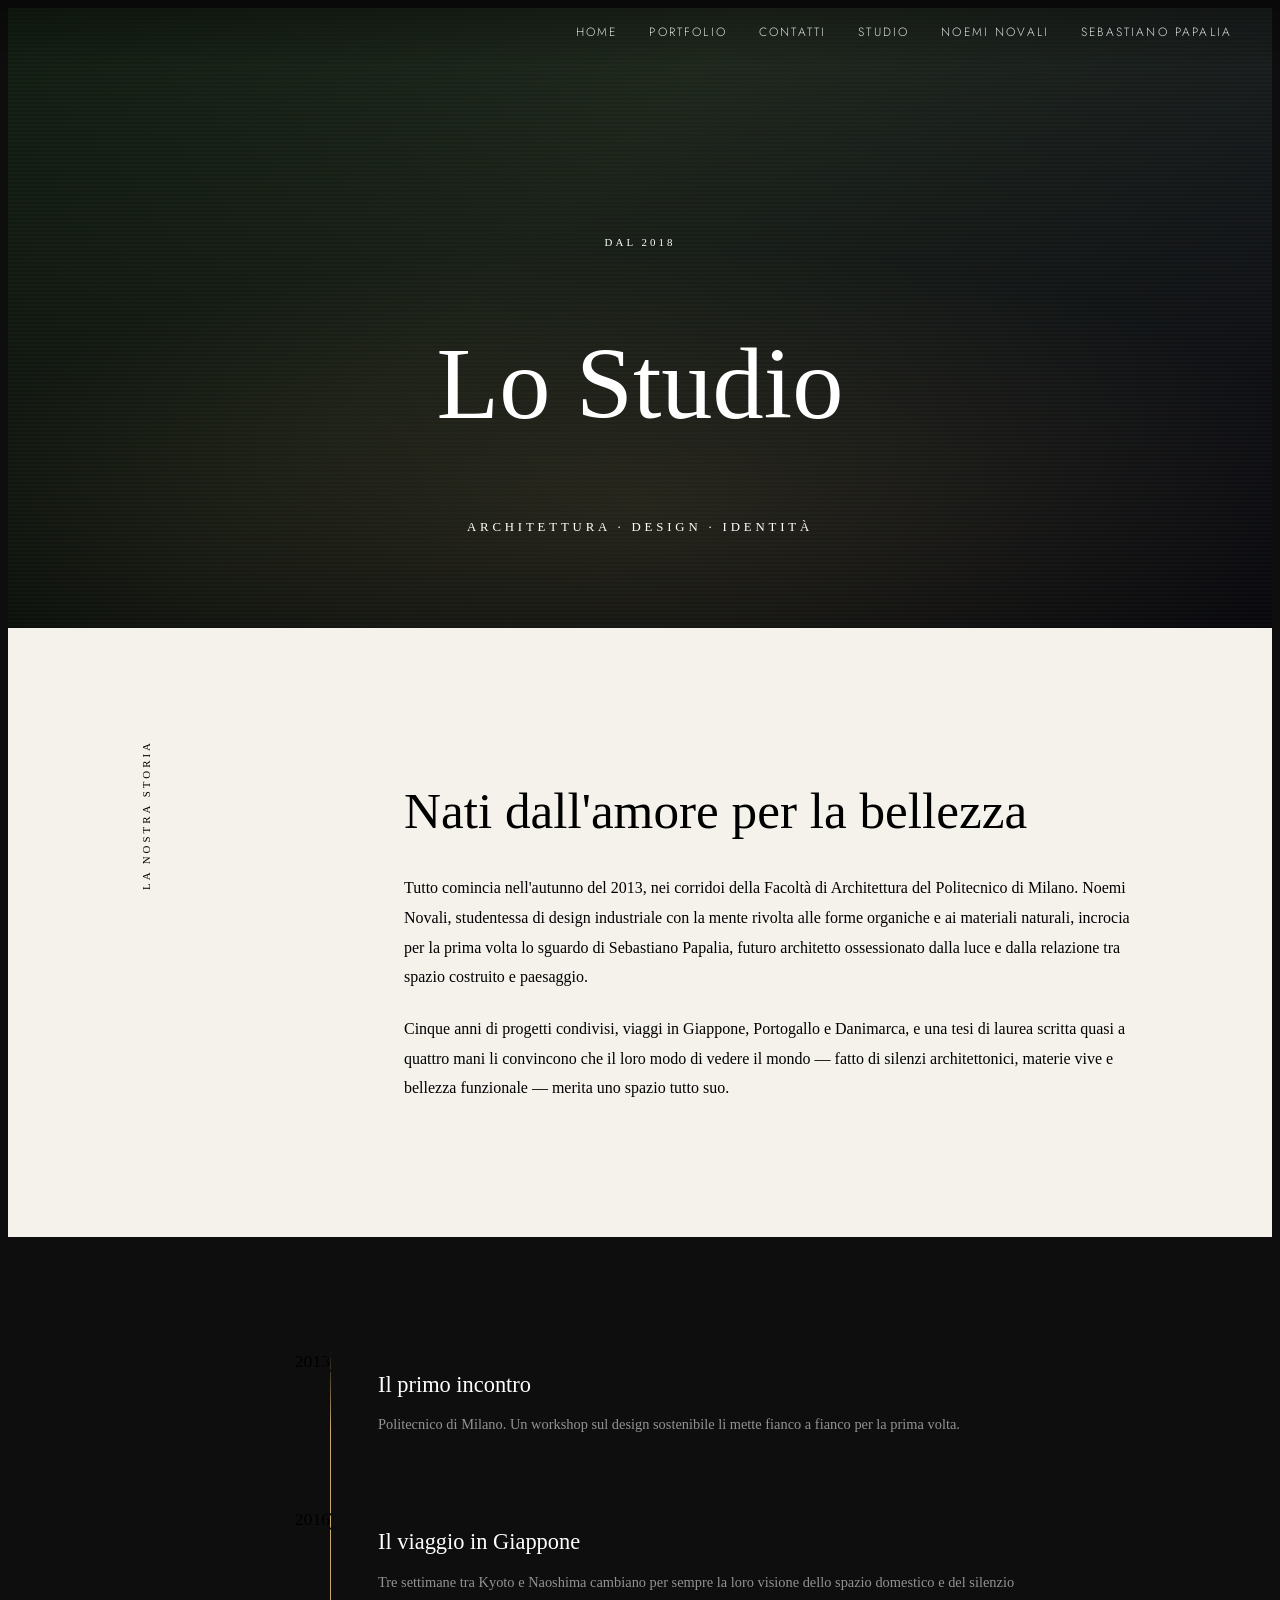
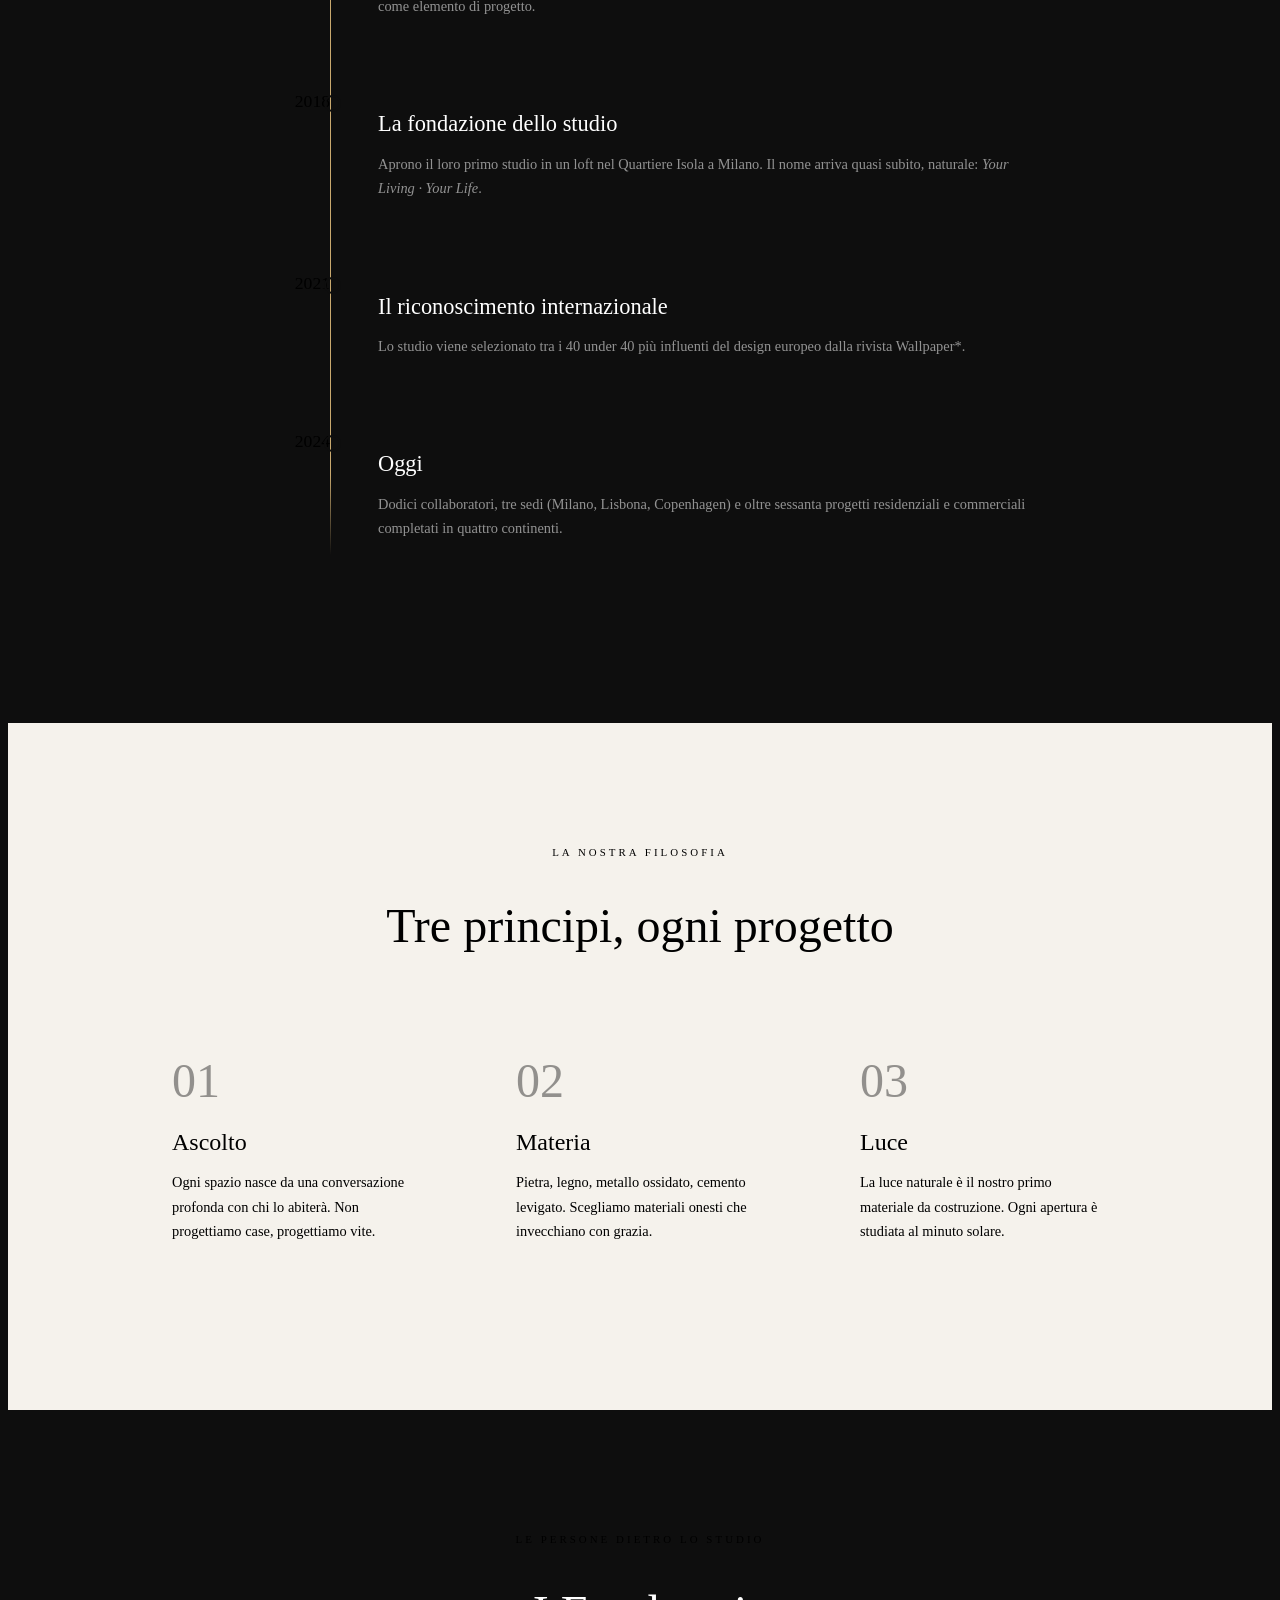
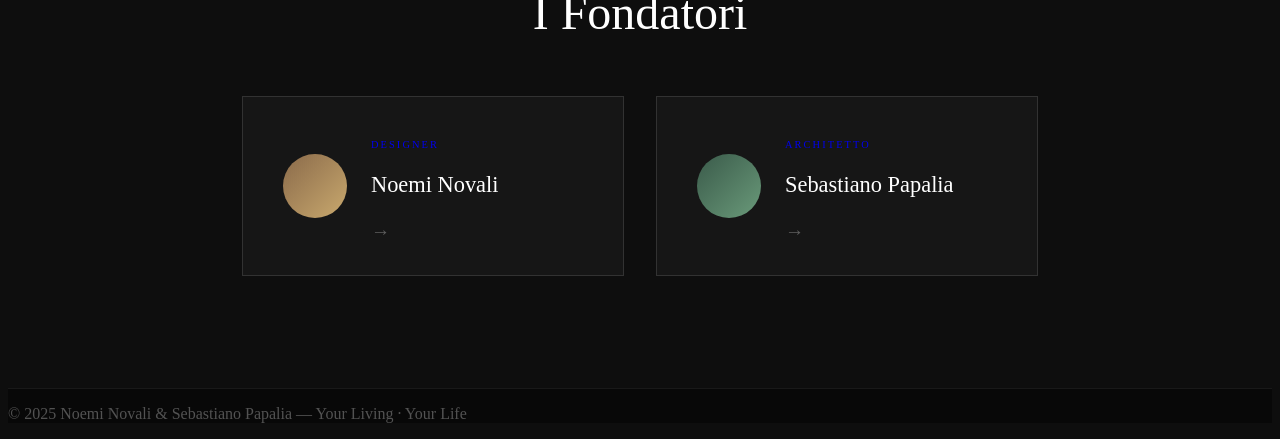
==== about_studio.html @ 4630e2d7 "primo upload" ====
<!DOCTYPE html>
<html lang="it">
<head>
  <meta charset="UTF-8" />
  <meta name="viewport" content="width=device-width, initial-scale=1.0" />
  <title>Lo Studio — Your Living · Your Life</title>
  <link rel="preconnect" href="https://fonts.googleapis.com" />
  <link rel="preconnect" href="https://fonts.gstatic.com" crossorigin />
  <link href="https://fonts.googleapis.com/css2?family=Cormorant+Garamond:ital,wght@0,300;0,400;1,300;1,400&family=Jost:wght@200;300;400&display=swap" rel="stylesheet" />
  <link rel="stylesheet" href="style.css" />
  <link rel="stylesheet" href="about_css_studio.css" />
</head>
<body class="page-about">

  <header>
    <nav>
      <ul>
        <li><a href="corpo_html_1.html">Home</a></li>
        <li><a href="#">Portfolio</a></li>
        <li><a href="contatti.html">Contatti</a></li>
        <li><a href="about_studio.html" class="active">Studio</a></li>
        <li><a href="noemi.html">Noemi Novali</a></li>
        <li><a href="sebastiano.html">Sebastiano Papalia</a></li>

        
      </ul>
    </nav>
  </header>

  <main>

    <!-- HERO ABOUT -->
    <section class="about-hero">
      <div class="about-hero__overlay"></div>
      <div class="about-hero__content">
        <p class="eyebrow">Dal 2018</p>
        <h1>Lo Studio</h1>
        <p class="about-hero__sub">Architettura · Design · Identità</p>
      </div>
    </section>

    <!-- STORIA -->
    <section class="story">
      <div class="story__grid">
        <div class="story__label">
          <span>La nostra storia</span>
        </div>
        <div class="story__text">
          <h2>Nati dall'amore per la bellezza</h2>
          <p>
            Tutto comincia nell'autunno del 2013, nei corridoi della Facoltà
            di Architettura del Politecnico di Milano. Noemi Novali, studentessa
            di design industriale con la mente rivolta alle forme organiche e
            ai materiali naturali, incrocia per la prima volta lo sguardo
            di Sebastiano Papalia, futuro architetto ossessionato dalla luce
            e dalla relazione tra spazio costruito e paesaggio.
          </p>
          <p>
            Cinque anni di progetti condivisi, viaggi in Giappone, Portogallo
            e Danimarca, e una tesi di laurea scritta quasi a quattro mani
            li convincono che il loro modo di vedere il mondo — fatto di
            silenzi architettonici, materie vive e bellezza funzionale —
            merita uno spazio tutto suo.
          </p>
        </div>
      </div>
    </section>

    <!-- TIMELINE -->
    <section class="timeline">
      <div class="timeline__inner">
        <div class="timeline__item">
          <span class="timeline__year">2013</span>
          <div class="timeline__body">
            <h3>Il primo incontro</h3>
            <p>Politecnico di Milano. Un workshop sul design sostenibile
            li mette fianco a fianco per la prima volta.</p>
          </div>
        </div>
        <div class="timeline__item">
          <span class="timeline__year">2016</span>
          <div class="timeline__body">
            <h3>Il viaggio in Giappone</h3>
            <p>Tre settimane tra Kyoto e Naoshima cambiano per sempre
            la loro visione dello spazio domestico e del silenzio come
            elemento di progetto.</p>
          </div>
        </div>
        <div class="timeline__item">
          <span class="timeline__year">2018</span>
          <div class="timeline__body">
            <h3>La fondazione dello studio</h3>
            <p>Aprono il loro primo studio in un loft nel Quartiere
            Isola a Milano. Il nome arriva quasi subito, naturale:
            <em>Your Living · Your Life</em>.</p>
          </div>
        </div>
        <div class="timeline__item">
          <span class="timeline__year">2021</span>
          <div class="timeline__body">
            <h3>Il riconoscimento internazionale</h3>
            <p>Lo studio viene selezionato tra i 40 under 40 più
            influenti del design europeo dalla rivista Wallpaper*.</p>
          </div>
        </div>
        <div class="timeline__item">
          <span class="timeline__year">2024</span>
          <div class="timeline__body">
            <h3>Oggi</h3>
            <p>Dodici collaboratori, tre sedi (Milano, Lisbona, Copenhagen)
            e oltre sessanta progetti residenziali e commerciali completati
            in quattro continenti.</p>
          </div>
        </div>
      </div>
    </section>

    <!-- VALORI -->
    <section class="values">
      <div class="values__header">
        <p class="eyebrow">La nostra filosofia</p>
        <h2>Tre principi, ogni progetto</h2>
      </div>
      <div class="values__grid">
        <div class="values__card">
          <span class="values__num">01</span>
          <h3>Ascolto</h3>
          <p>Ogni spazio nasce da una conversazione profonda con chi
          lo abiterà. Non progettiamo case, progettiamo vite.</p>
        </div>
        <div class="values__card">
          <span class="values__num">02</span>
          <h3>Materia</h3>
          <p>Pietra, legno, metallo ossidato, cemento levigato.
          Scegliamo materiali onesti che invecchiano con grazia.</p>
        </div>
        <div class="values__card">
          <span class="values__num">03</span>
          <h3>Luce</h3>
          <p>La luce naturale è il nostro primo materiale da costruzione.
          Ogni apertura è studiata al minuto solare.</p>
        </div>
      </div>
    </section>

    <!-- FONDATORI CTA -->
    <section class="founders">
      <p class="eyebrow">Le persone dietro lo studio</p>
      <h2>I Fondatori</h2>
      <div class="founders__cards">
        <a href="noemi.html" class="founders__card">
          <div class="founders__avatar founders__avatar--noemi"></div>
          <div class="founders__info">
            <p class="founders__role">Designer</p>
            <h3>Noemi Novali</h3>
            <span class="founders__arrow">→</span>
          </div>
        </a>
        <a href="sebastiano.html" class="founders__card">
          <div class="founders__avatar founders__avatar--seba"></div>
          <div class="founders__info">
            <p class="founders__role">Architetto</p>
            <h3>Sebastiano Papalia</h3>
            <span class="founders__arrow">→</span>
          </div>
        </a>
      </div>
    </section>

  </main>

  <footer>
    <p>&copy; 2025 Noemi Novali &amp; Sebastiano Papalia — Your Living · Your Life</p>
  </footer>

</body>
</html>
---- about_css_studio.css ----
/* =========================================
   Header & Nav - Layout Universale
   ========================================= */
header {
  position: fixed;
  top: 0;
  left: 0;
  width: 100%;
  z-index: 100;
  padding: 1.4rem 3rem;
  display: flex;
  justify-content: flex-end; /* Spinge tutto il menu a destra */
  background: linear-gradient(to bottom, rgba(0,0,0,0.35) 0%, transparent 100%);
  box-sizing: border-box;    /* MODIFICATO: Impedisce all'header di uscire dallo schermo a causa del padding */
}

nav {
  max-width: 100%;           /* MODIFICATO: Impedisce al sistema di navigazione di strabordare */
}

nav ul {
  list-style: none;
  display: flex;              /* Dispone i link in linea orizzontale */
  gap: clamp(1rem, 2.5vw, 2.5rem); /* MODIFICATO: Lo spazio tra i link si stringe fluidamente se lo schermo è piccolo */
  margin: 0;
  padding: 0;
  flex-wrap: nowrap;          /* MODIFICATO: Forza i link a rimanere su un'unica riga senza andare a capo */
}

nav ul li a {
  font-family: 'Jost', sans-serif;
  font-weight: 300;
  font-size: 0.75rem;
  letter-spacing: 0.18em;
  text-transform: uppercase;
  color: rgba(255,255,255,0.85); /* Forza il testo a essere bianco/chiaro */
  text-decoration: none;         /* Rimuove la sottolineatura blu/viola standard */
  transition: color 0.25s ease;
  white-space: nowrap;           /* MODIFICATO: Impedisce ai singoli nomi lunghi di spezzarsi in due righe verticali */
}

nav ul li a:hover {
  color: #c9a96e;                /* Effetto hover color oro al passaggio del mouse */
}
/* =========================================
   About — Hero
   ========================================= */
.page-about body,
body.page-about {
  background-color: #0e0e0e;
}

.about-hero {
  position: relative;
  height: 60vh;
  min-height: 400px;
  display: flex;
  align-items: flex-end;
  justify-content: center;
  padding-bottom: 5rem;
  background:
    linear-gradient(to bottom, rgba(0,0,0,0.3) 0%, rgba(0,0,0,0.7) 100%),
    linear-gradient(135deg, #1a2a1a 0%, #2d3a2a 40%, #1a1a2a 100%);
  overflow: hidden;
}

.about-hero::before {
  content: '';
  position: absolute;
  inset: 0;
  background:
    radial-gradient(ellipse 80% 60% at 50% 80%, rgba(201,169,110,0.12) 0%, transparent 70%);
  pointer-events: none;
}

.about-hero__overlay {
  position: absolute;
  inset: 0;
  background: repeating-linear-gradient(
    0deg,
    transparent,
    transparent 2px,
    rgba(255,255,255,0.015) 2px,
    rgba(255,255,255,0.015) 4px
  );
  pointer-events: none;
}

.about-hero__content {
  position: relative;
  z-index: 2;
  text-align: center;
  color: #fff;
  animation: fade-up 1s ease both;
}

.about-hero__content h1 {
  font-family: var(--font-display);
  font-weight: 300;
  font-size: clamp(3rem, 8vw, 7rem);
  line-height: 1;
  color: #fff;
}

.about-hero__sub {
  font-family: var(--font-sans);
  font-weight: 200;
  font-size: 0.8rem;
  letter-spacing: 0.3em;
  text-transform: uppercase;
  color: var(--clr-accent);
  margin-top: 1rem;
}

/* =========================================
   Eyebrow utility
   ========================================= */
.eyebrow {
  font-family: var(--font-sans);
  font-weight: 200;
  font-size: 0.68rem;
  letter-spacing: 0.28em;
  text-transform: uppercase;
  color: var(--clr-accent);
  margin-bottom: 1rem;
}

/* =========================================
   Story
   ========================================= */
.story {
  background: #f5f2ec;
  padding: 7rem 2rem;
}

.story__grid {
  max-width: 1000px;
  margin: 0 auto;
  display: grid;
  grid-template-columns: 200px 1fr;
  gap: 4rem;
  align-items: start;
}

.story__label span {
  font-family: var(--font-sans);
  font-weight: 200;
  font-size: 0.68rem;
  letter-spacing: 0.28em;
  text-transform: uppercase;
  color: var(--clr-ink-soft);
  writing-mode: vertical-rl;
  transform: rotate(180deg);
}

.story__text h2 {
  font-family: var(--font-display);
  font-weight: 300;
  font-size: clamp(2rem, 4vw, 3.2rem);
  color: var(--clr-ink);
  margin-bottom: 2rem;
  line-height: 1.15;
}

.story__text p {
  font-family: var(--font-sans);
  font-weight: 300;
  font-size: 1rem;
  line-height: 1.85;
  color: var(--clr-ink-soft);
  margin-bottom: 1.4rem;
}

/* =========================================
   Timeline
   ========================================= */
.timeline {
  background: #0e0e0e;
  padding: 7rem 2rem;
}

.timeline__inner {
  max-width: 800px;
  margin: 0 auto;
  position: relative;
}

.timeline__inner::before {
  content: '';
  position: absolute;
  left: 90px;
  top: 0;
  bottom: 0;
  width: 1px;
  background: linear-gradient(to bottom, transparent, #c9a96e 10%, #c9a96e 90%, transparent);
}

.timeline__item {
  display: grid;
  grid-template-columns: 90px 1fr;
  gap: 3rem;
  margin-bottom: 3.5rem;
  position: relative;
}

.timeline__item::before {
  content: '';
  position: absolute;
  left: 84px;
  top: 6px;
  width: 13px;
  height: 13px;
  border-radius: 50%;
  background: var(--clr-accent);
  border: 2px solid #0e0e0e;
}

.timeline__year {
  font-family: var(--font-display);
  font-size: 1.1rem;
  font-weight: 300;
  color: var(--clr-accent);
  text-align: right;
  padding-top: 2px;
}

.timeline__body h3 {
  font-family: var(--font-display);
  font-weight: 400;
  font-size: 1.4rem;
  color: #fff;
  margin-bottom: 0.5rem;
}

.timeline__body p {
  font-family: var(--font-sans);
  font-weight: 200;
  font-size: 0.9rem;
  line-height: 1.7;
  color: rgba(255,255,255,0.55);
}

/* =========================================
   Values
   ========================================= */
.values {
  background: #f5f2ec;
  padding: 7rem 2rem;
  text-align: center;
}

.values__header {
  margin-bottom: 4rem;
}

.values__header h2 {
  font-family: var(--font-display);
  font-weight: 300;
  font-size: clamp(2rem, 4vw, 3rem);
  color: var(--clr-ink);
}

.values__grid {
  max-width: 1000px;
  margin: 0 auto;
  display: grid;
  grid-template-columns: repeat(3, 1fr);
  gap: 2rem;
}

.values__card {
  padding: 2.5rem 2rem;
  border: 1px solid var(--clr-line);
  text-align: left;
  transition: box-shadow 0.3s ease, border-color 0.3s ease;
}

.values__card:hover {
  border-color: var(--clr-accent);
  box-shadow: 0 10px 40px rgba(0,0,0,0.07);
}

.values__num {
  font-family: var(--font-display);
  font-size: 3rem;
  font-weight: 300;
  color: var(--clr-accent);
  opacity: 0.4;
  display: block;
  margin-bottom: 1rem;
  line-height: 1;
}

.values__card h3 {
  font-family: var(--font-display);
  font-weight: 400;
  font-size: 1.5rem;
  color: var(--clr-ink);
  margin-bottom: 0.8rem;
}

.values__card p {
  font-family: var(--font-sans);
  font-weight: 300;
  font-size: 0.9rem;
  line-height: 1.7;
  color: var(--clr-ink-soft);
}

/* =========================================
   Founders CTA
   ========================================= */
.founders {
  background: #0e0e0e;
  padding: 7rem 2rem;
  text-align: center;
}

.founders h2 {
  font-family: var(--font-display);
  font-weight: 300;
  font-size: clamp(2rem, 4vw, 3rem);
  color: #fff;
  margin-bottom: 3.5rem;
}

.founders__cards {
  display: flex;
  justify-content: center;
  gap: 2rem;
  flex-wrap: wrap;
}

.founders__card {
  text-decoration: none;
  display: flex;
  align-items: center;
  gap: 1.5rem;
  padding: 2rem 2.5rem;
  border: 1px solid rgba(255,255,255,0.12);
  background: rgba(255,255,255,0.03);
  transition: border-color 0.3s ease, background 0.3s ease, transform 0.3s ease;
  min-width: 300px;
}

.founders__card:hover {
  border-color: var(--clr-accent);
  background: rgba(201,169,110,0.06);
  transform: translateY(-4px);
}

.founders__avatar {
  width: 64px;
  height: 64px;
  border-radius: 50%;
  flex-shrink: 0;
  border: 2px solid var(--clr-accent);
}

.founders__avatar--noemi {
  background: linear-gradient(135deg, #8a6a4a, #c9a96e);
}

.founders__avatar--seba {
  background: linear-gradient(135deg, #3a5a4a, #6a9a7a);
}

.founders__info {
  text-align: left;
}

.founders__role {
  font-family: var(--font-sans);
  font-weight: 200;
  font-size: 0.65rem;
  letter-spacing: 0.2em;
  text-transform: uppercase;
  color: var(--clr-accent);
  margin-bottom: 0.3rem;
}

.founders__info h3 {
  font-family: var(--font-display);
  font-weight: 400;
  font-size: 1.4rem;
  color: #fff;
}

.founders__arrow {
  margin-left: auto;
  font-size: 1.2rem;
  color: rgba(255,255,255,0.3);
  transition: color 0.3s, transform 0.3s;
}

.founders__card:hover .founders__arrow {
  color: var(--clr-accent);
  transform: translateX(5px);
}

/* =========================================
   Footer (dark override)
   ========================================= */
body.page-about footer {
  background: #080808;
  border-top: 1px solid rgba(255,255,255,0.07);
}

body.page-about footer p {
  color: rgba(255,255,255,0.3);
}

/* =========================================
   Responsive
   ========================================= */
@media (max-width: 700px) {
  .story__grid {
    grid-template-columns: 1fr;
    gap: 2rem;
  }
  .story__label span {
    writing-mode: horizontal-tb;
    transform: none;
  }
  .values__grid {
    grid-template-columns: 1fr;
  }
  .founders__card {
    min-width: unset;
    width: 100%;
  }
}
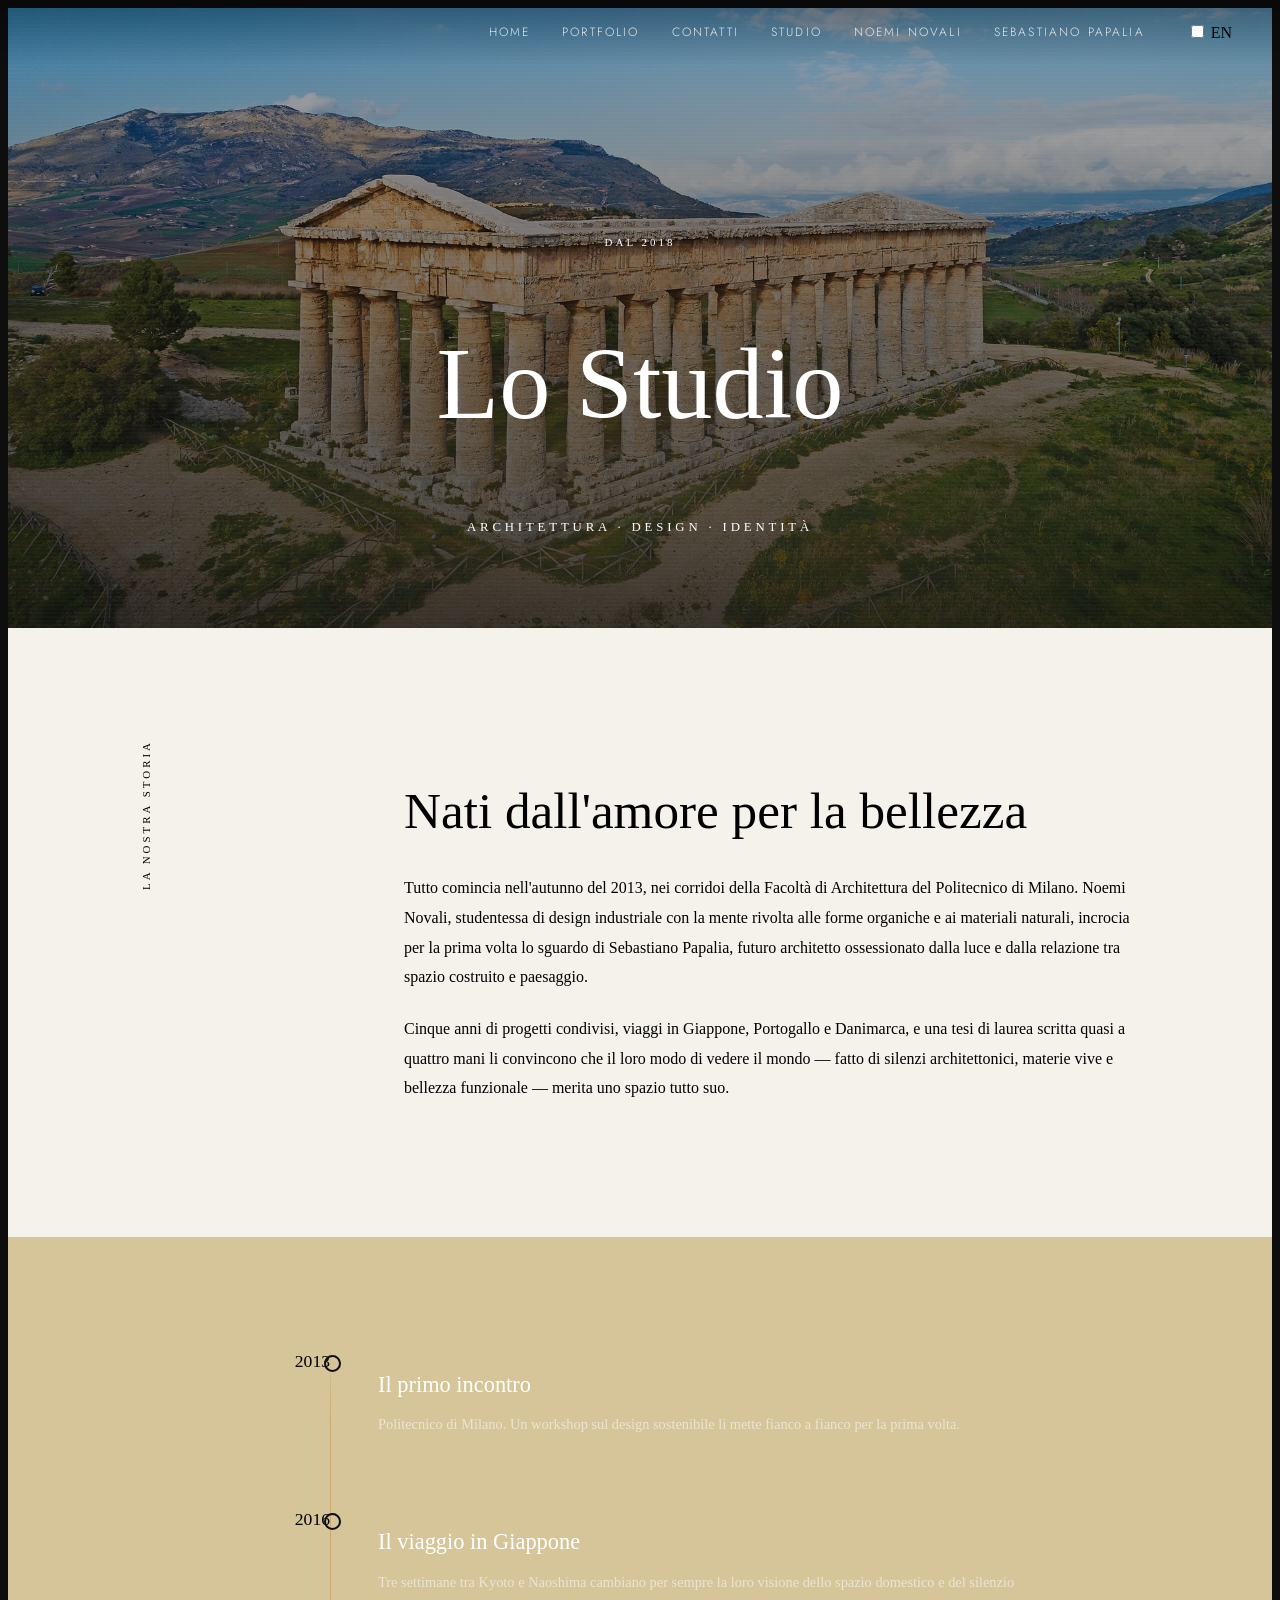
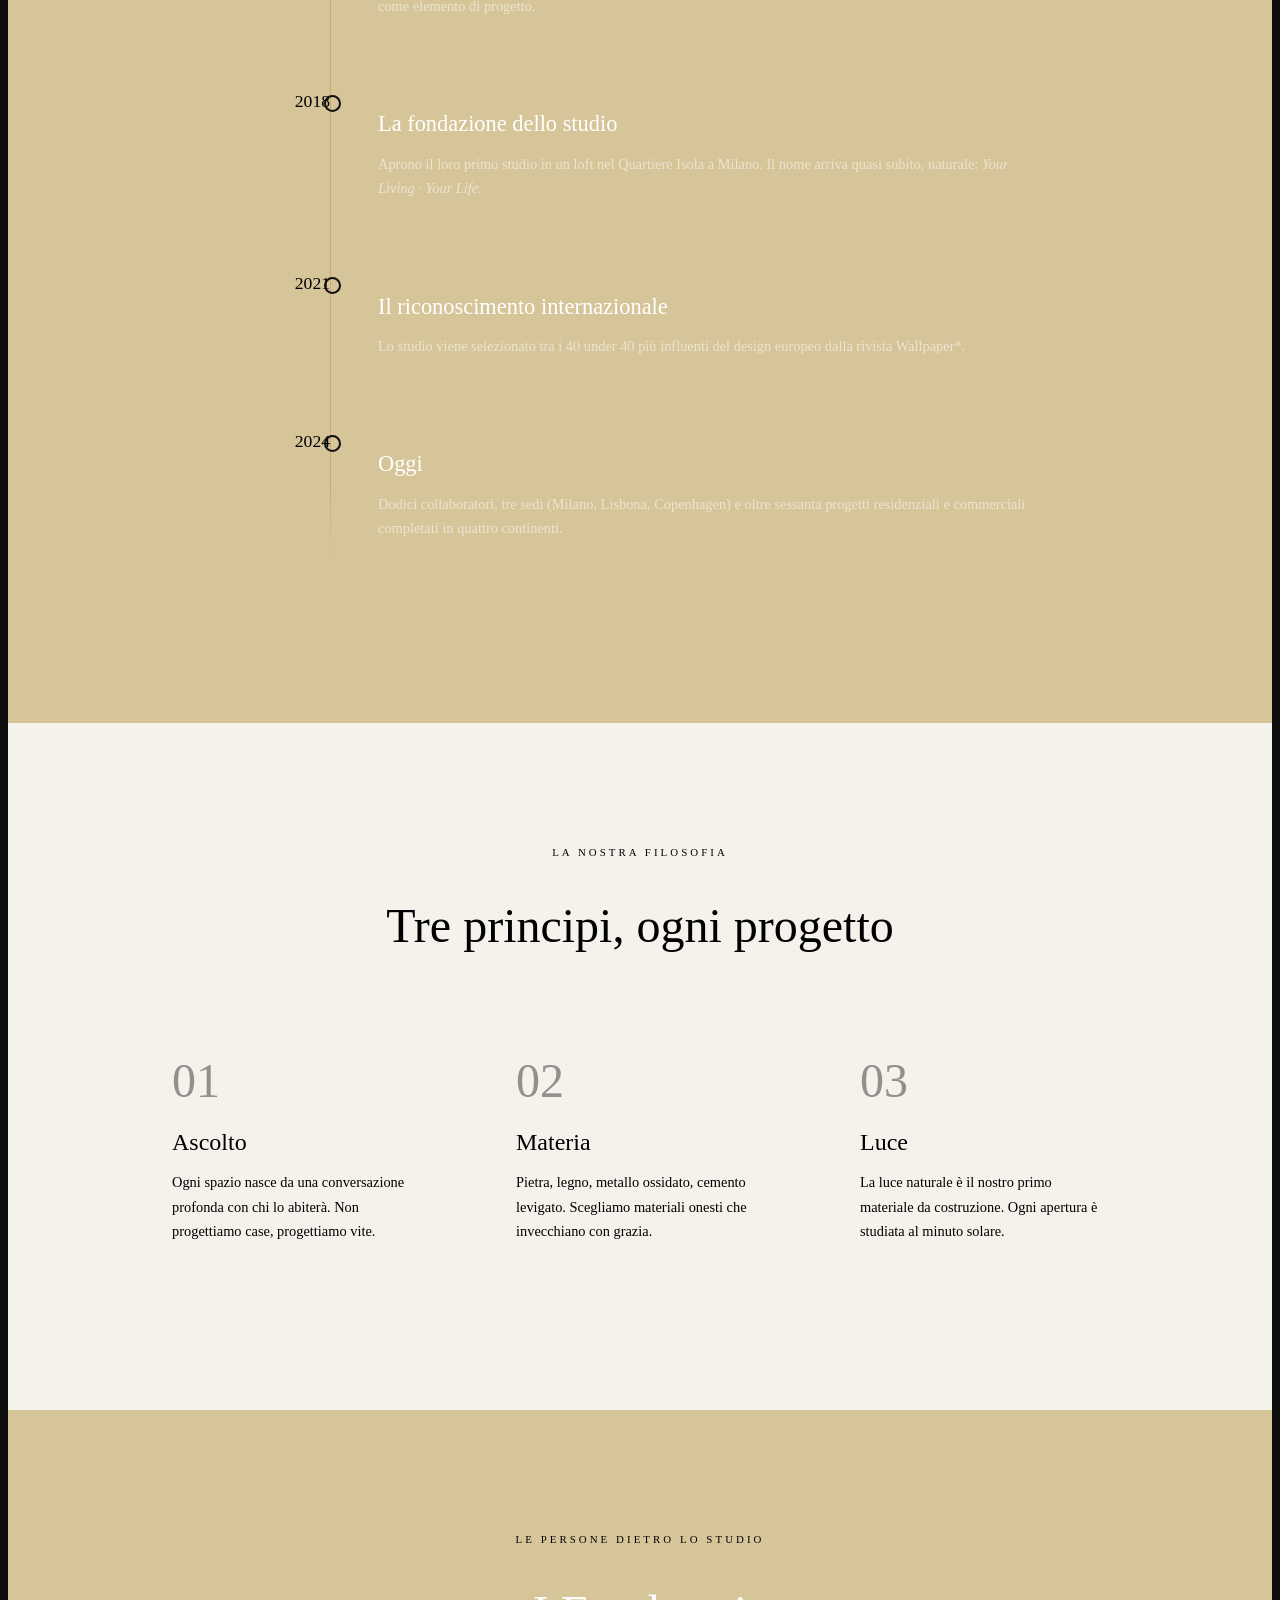
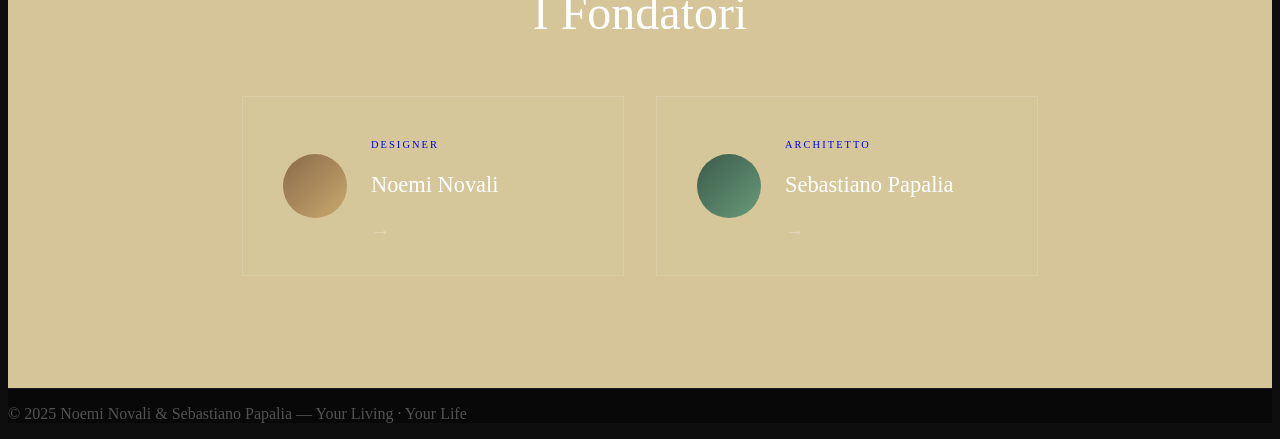
==== commit 8a7e426d: "update main" ====
--- a/about_studio.html
+++ b/about_studio.html
@@ -15,21 +15,23 @@
   <header>
     <nav>
       <ul>
-        <li><a href="corpo_html_1.html">Home</a></li>
-        <li><a href="#">Portfolio</a></li>
+        <li><a href="index.html">Home</a></li>
+        <li><a href="portfolio.html">Portfolio</a></li>
         <li><a href="contatti.html">Contatti</a></li>
         <li><a href="about_studio.html" class="active">Studio</a></li>
         <li><a href="noemi.html">Noemi Novali</a></li>
         <li><a href="sebastiano.html">Sebastiano Papalia</a></li>
-
-        
+        <li>
+          <label style="cursor: pointer; padding-left: 10px;">
+            <input type="checkbox" id="lang-toggle" onchange="switchLanguage()"> EN
+          </label>
+        </li>
       </ul>
     </nav>
   </header>
 
   <main>
 
-    <!-- HERO ABOUT -->
     <section class="about-hero">
       <div class="about-hero__overlay"></div>
       <div class="about-hero__content">
@@ -39,7 +41,6 @@
       </div>
     </section>
 
-    <!-- STORIA -->
     <section class="story">
       <div class="story__grid">
         <div class="story__label">
@@ -66,9 +67,8 @@
       </div>
     </section>
 
-    <!-- TIMELINE -->
     <section class="timeline">
-      <div class="timeline__inner">
+      <div class="timeline__inner" id="timeline-box">
         <div class="timeline__item">
           <span class="timeline__year">2013</span>
           <div class="timeline__body">
@@ -115,7 +115,6 @@
       </div>
     </section>
 
-    <!-- VALORI -->
     <section class="values">
       <div class="values__header">
         <p class="eyebrow">La nostra filosofia</p>
@@ -143,7 +142,6 @@
       </div>
     </section>
 
-    <!-- FONDATORI CTA -->
     <section class="founders">
       <p class="eyebrow">Le persone dietro lo studio</p>
       <h2>I Fondatori</h2>
@@ -173,5 +171,7 @@
     <p>&copy; 2025 Noemi Novali &amp; Sebastiano Papalia — Your Living · Your Life</p>
   </footer>
 
+  <script src="translate.js"></script>
+
 </body>
 </html>
--- a/about_css_studio.css
+++ b/about_css_studio.css
@@ -1,432 +1,433 @@
 /* =========================================
-   Header & Nav - Layout Universale
-   ========================================= */
+Header & Nav - Layout Universale
+========================================= */
 header {
-  position: fixed;
-  top: 0;
-  left: 0;
-  width: 100%;
-  z-index: 100;
-  padding: 1.4rem 3rem;
-  display: flex;
-  justify-content: flex-end; /* Spinge tutto il menu a destra */
-  background: linear-gradient(to bottom, rgba(0,0,0,0.35) 0%, transparent 100%);
-  box-sizing: border-box;    /* MODIFICATO: Impedisce all'header di uscire dallo schermo a causa del padding */
+position: fixed;
+top: 0;
+left: 0;
+width: 100%;
+z-index: 100;
+padding: 1.4rem 3rem;
+display: flex;
+justify-content: flex-end; /* Spinge tutto il menu a destra */
+background: linear-gradient(to bottom, rgba(0,0,0,0.35) 0%, transparent 100%);
+box-sizing: border-box; /* MODIFICATO: Impedisce all'header di uscire dallo schermo a causa del padding */
 }
 
 nav {
-  max-width: 100%;           /* MODIFICATO: Impedisce al sistema di navigazione di strabordare */
+max-width: 100%; /* MODIFICATO: Impedisce al sistema di navigazione di strabordare */
 }
 
 nav ul {
-  list-style: none;
-  display: flex;              /* Dispone i link in linea orizzontale */
-  gap: clamp(1rem, 2.5vw, 2.5rem); /* MODIFICATO: Lo spazio tra i link si stringe fluidamente se lo schermo è piccolo */
-  margin: 0;
-  padding: 0;
-  flex-wrap: nowrap;          /* MODIFICATO: Forza i link a rimanere su un'unica riga senza andare a capo */
+list-style: none;
+display: flex; /* Dispone i link in linea orizzontale */
+gap: clamp(1rem, 2.5vw, 2.5rem); /* MODIFICATO: Lo spazio tra i link si stringe fluidamente se lo schermo è piccolo */
+margin: 0;
+padding: 0;
+flex-wrap: nowrap; /* MODIFICATO: Forza i link a rimanere su un'unica riga senza andare a capo */
 }
 
 nav ul li a {
-  font-family: 'Jost', sans-serif;
-  font-weight: 300;
-  font-size: 0.75rem;
-  letter-spacing: 0.18em;
-  text-transform: uppercase;
-  color: rgba(255,255,255,0.85); /* Forza il testo a essere bianco/chiaro */
-  text-decoration: none;         /* Rimuove la sottolineatura blu/viola standard */
-  transition: color 0.25s ease;
-  white-space: nowrap;           /* MODIFICATO: Impedisce ai singoli nomi lunghi di spezzarsi in due righe verticali */
+font-family: 'Jost', sans-serif;
+font-weight: 300;
+font-size: 0.75rem;
+letter-spacing: 0.18em;
+text-transform: uppercase;
+color: rgba(255,255,255,0.85); /* Forza il testo a essere bianco/chiaro */
+text-decoration: none; /* Rimuove la sottolineatura blu/viola standard */
+transition: color 0.25s ease;
+white-space: nowrap; /* MODIFICATO: Impedisce ai singoli nomi lunghi di spezzarsi in due righe verticali */
 }
 
 nav ul li a:hover {
-  color: #c9a96e;                /* Effetto hover color oro al passaggio del mouse */
-}
-/* =========================================
-   About — Hero
-   ========================================= */
+color: #c9a96e; /* Effetto hover color oro al passaggio del mouse */
+}
+/* =========================================
+About — Hero
+========================================= */
 .page-about body,
 body.page-about {
-  background-color: #0e0e0e;
+background-color: #0e0e0e;
 }
 
 .about-hero {
-  position: relative;
-  height: 60vh;
-  min-height: 400px;
-  display: flex;
-  align-items: flex-end;
-  justify-content: center;
-  padding-bottom: 5rem;
-  background:
-    linear-gradient(to bottom, rgba(0,0,0,0.3) 0%, rgba(0,0,0,0.7) 100%),
-    linear-gradient(135deg, #1a2a1a 0%, #2d3a2a 40%, #1a1a2a 100%);
-  overflow: hidden;
+position: relative;
+height: 60vh;
+min-height: 400px;
+display: flex;
+align-items: flex-end;
+justify-content: center;
+padding-bottom: 5rem;
+/* MODIFICATO: Inserita immagine di sfondo con sfumatura che dissolve verso il fondo della pagina */
+background: 
+linear-gradient(to bottom, rgba(14, 14, 14, 0.3) 0%, rgba(14, 14, 14, 0.85) 100%),
+url('GreekTemple_0932.png') center/cover no-repeat;
+overflow: hidden;
 }
 
 .about-hero::before {
-  content: '';
-  position: absolute;
-  inset: 0;
-  background:
-    radial-gradient(ellipse 80% 60% at 50% 80%, rgba(201,169,110,0.12) 0%, transparent 70%);
-  pointer-events: none;
+content: '';
+position: absolute;
+inset: 0;
+background:
+radial-gradient(ellipse 80% 60% at 50% 80%, rgba(201,169,110,0.12) 0%, transparent 70%);
+pointer-events: none;
 }
 
 .about-hero__overlay {
-  position: absolute;
-  inset: 0;
-  background: repeating-linear-gradient(
-    0deg,
-    transparent,
-    transparent 2px,
-    rgba(255,255,255,0.015) 2px,
-    rgba(255,255,255,0.015) 4px
-  );
-  pointer-events: none;
+position: absolute;
+inset: 0;
+background: repeating-linear-gradient(
+0deg,
+transparent,
+transparent 2px,
+rgba(255,255,255,0.015) 2px,
+rgba(255,255,255,0.015) 4px
+);
+pointer-events: none;
 }
 
 .about-hero__content {
-  position: relative;
-  z-index: 2;
-  text-align: center;
-  color: #fff;
-  animation: fade-up 1s ease both;
+position: relative;
+z-index: 2;
+text-align: center;
+color: #fff;
+animation: fade-up 1s ease both;
 }
 
 .about-hero__content h1 {
-  font-family: var(--font-display);
-  font-weight: 300;
-  font-size: clamp(3rem, 8vw, 7rem);
-  line-height: 1;
-  color: #fff;
+font-family: var(--font-display);
+font-weight: 300;
+font-size: clamp(3rem, 8vw, 7rem);
+line-height: 1;
+color: #fff;
 }
 
 .about-hero__sub {
-  font-family: var(--font-sans);
-  font-weight: 200;
-  font-size: 0.8rem;
-  letter-spacing: 0.3em;
-  text-transform: uppercase;
-  color: var(--clr-accent);
-  margin-top: 1rem;
-}
-
-/* =========================================
-   Eyebrow utility
-   ========================================= */
+font-family: var(--font-sans);
+font-weight: 200;
+font-size: 0.8rem;
+letter-spacing: 0.3em;
+text-transform: uppercase;
+color: var(--clr-accent);
+margin-top: 1rem;
+}
+
+/* =========================================
+Eyebrow utility
+========================================= */
 .eyebrow {
-  font-family: var(--font-sans);
-  font-weight: 200;
-  font-size: 0.68rem;
-  letter-spacing: 0.28em;
-  text-transform: uppercase;
-  color: var(--clr-accent);
-  margin-bottom: 1rem;
-}
-
-/* =========================================
-   Story
-   ========================================= */
+font-family: var(--font-sans);
+font-weight: 200;
+font-size: 0.68rem;
+letter-spacing: 0.28em;
+text-transform: uppercase;
+color: var(--clr-accent);
+margin-bottom: 1rem;
+}
+
+/* =========================================
+Story
+========================================= */
 .story {
-  background: #f5f2ec;
-  padding: 7rem 2rem;
+background: #f5f2ec;
+padding: 7rem 2rem;
 }
 
 .story__grid {
-  max-width: 1000px;
-  margin: 0 auto;
-  display: grid;
-  grid-template-columns: 200px 1fr;
-  gap: 4rem;
-  align-items: start;
+max-width: 1000px;
+margin: 0 auto;
+display: grid;
+grid-template-columns: 200px 1fr;
+gap: 4rem;
+align-items: start;
 }
 
 .story__label span {
-  font-family: var(--font-sans);
-  font-weight: 200;
-  font-size: 0.68rem;
-  letter-spacing: 0.28em;
-  text-transform: uppercase;
-  color: var(--clr-ink-soft);
-  writing-mode: vertical-rl;
-  transform: rotate(180deg);
+font-family: var(--font-sans);
+font-weight: 200;
+font-size: 0.68rem;
+letter-spacing: 0.28em;
+text-transform: uppercase;
+color: var(--clr-ink-soft);
+writing-mode: vertical-rl;
+transform: rotate(180deg);
 }
 
 .story__text h2 {
-  font-family: var(--font-display);
-  font-weight: 300;
-  font-size: clamp(2rem, 4vw, 3.2rem);
-  color: var(--clr-ink);
-  margin-bottom: 2rem;
-  line-height: 1.15;
+font-family: var(--font-display);
+font-weight: 300;
+font-size: clamp(2rem, 4vw, 3.2rem);
+color: var(--clr-ink);
+margin-bottom: 2rem;
+line-height: 1.15;
 }
 
 .story__text p {
-  font-family: var(--font-sans);
-  font-weight: 300;
-  font-size: 1rem;
-  line-height: 1.85;
-  color: var(--clr-ink-soft);
-  margin-bottom: 1.4rem;
-}
-
-/* =========================================
-   Timeline
-   ========================================= */
+font-family: var(--font-sans);
+font-weight: 300;
+font-size: 1rem;
+line-height: 1.85;
+color: var(--clr-ink-soft);
+margin-bottom: 1.4rem;
+}
+
+/* =========================================
+Timeline
+========================================= */
 .timeline {
-  background: #0e0e0e;
-  padding: 7rem 2rem;
+background: #d5c598;
+padding: 7rem 2rem;
 }
 
 .timeline__inner {
-  max-width: 800px;
-  margin: 0 auto;
-  position: relative;
+max-width: 800px;
+margin: 0 auto;
+position: relative;
 }
 
 .timeline__inner::before {
-  content: '';
-  position: absolute;
-  left: 90px;
-  top: 0;
-  bottom: 0;
-  width: 1px;
-  background: linear-gradient(to bottom, transparent, #c9a96e 10%, #c9a96e 90%, transparent);
+content: '';
+position: absolute;
+left: 90px;
+top: 0;
+bottom: 0;
+width: 1px;
+background: linear-gradient(to bottom, transparent, #c9a96e 10%, #c9a96e 90%, transparent);
 }
 
 .timeline__item {
-  display: grid;
-  grid-template-columns: 90px 1fr;
-  gap: 3rem;
-  margin-bottom: 3.5rem;
-  position: relative;
+display: grid;
+grid-template-columns: 90px 1fr;
+gap: 3rem;
+margin-bottom: 3.5rem;
+position: relative;
 }
 
 .timeline__item::before {
-  content: '';
-  position: absolute;
-  left: 84px;
-  top: 6px;
-  width: 13px;
-  height: 13px;
-  border-radius: 50%;
-  background: var(--clr-accent);
-  border: 2px solid #0e0e0e;
+content: '';
+position: absolute;
+left: 84px;
+top: 6px;
+width: 13px;
+height: 13px;
+border-radius: 50%;
+background: var(--clr-accent);
+border: 2px solid #0e0e0e;
 }
 
 .timeline__year {
-  font-family: var(--font-display);
-  font-size: 1.1rem;
-  font-weight: 300;
-  color: var(--clr-accent);
-  text-align: right;
-  padding-top: 2px;
+font-family: var(--font-display);
+font-size: 1.1rem;
+font-weight: 300;
+color: var(--clr-accent);
+text-align: right;
+padding-top: 2px;
 }
 
 .timeline__body h3 {
-  font-family: var(--font-display);
-  font-weight: 400;
-  font-size: 1.4rem;
-  color: #fff;
-  margin-bottom: 0.5rem;
+font-family: var(--font-display);
+font-weight: 400;
+font-size: 1.4rem;
+color: #fff;
+margin-bottom: 0.5rem;
 }
 
 .timeline__body p {
-  font-family: var(--font-sans);
-  font-weight: 200;
-  font-size: 0.9rem;
-  line-height: 1.7;
-  color: rgba(255,255,255,0.55);
-}
-
-/* =========================================
-   Values
-   ========================================= */
+font-family: var(--font-sans);
+font-weight: 200;
+font-size: 0.9rem;
+line-height: 1.7;
+color: rgba(255,255,255,0.55);
+}
+
+/* =========================================
+Values
+========================================= */
 .values {
-  background: #f5f2ec;
-  padding: 7rem 2rem;
-  text-align: center;
+background: #f5f2ec;
+padding: 7rem 2rem;
+text-align: center;
 }
 
 .values__header {
-  margin-bottom: 4rem;
+margin-bottom: 4rem;
 }
 
 .values__header h2 {
-  font-family: var(--font-display);
-  font-weight: 300;
-  font-size: clamp(2rem, 4vw, 3rem);
-  color: var(--clr-ink);
+font-family: var(--font-display);
+font-weight: 300;
+font-size: clamp(2rem, 4vw, 3rem);
+color: var(--clr-ink);
 }
 
 .values__grid {
-  max-width: 1000px;
-  margin: 0 auto;
-  display: grid;
-  grid-template-columns: repeat(3, 1fr);
-  gap: 2rem;
+max-width: 1000px;
+margin: 0 auto;
+display: grid;
+grid-template-columns: repeat(3, 1fr);
+gap: 2rem;
 }
 
 .values__card {
-  padding: 2.5rem 2rem;
-  border: 1px solid var(--clr-line);
-  text-align: left;
-  transition: box-shadow 0.3s ease, border-color 0.3s ease;
+padding: 2.5rem 2rem;
+border: 1px solid var(--clr-line);
+text-align: left;
+transition: box-shadow 0.3s ease, border-color 0.3s ease;
 }
 
 .values__card:hover {
-  border-color: var(--clr-accent);
-  box-shadow: 0 10px 40px rgba(0,0,0,0.07);
+border-color: var(--clr-accent);
+box-shadow: 0 10px 40px rgba(0,0,0,0.07);
 }
 
 .values__num {
-  font-family: var(--font-display);
-  font-size: 3rem;
-  font-weight: 300;
-  color: var(--clr-accent);
-  opacity: 0.4;
-  display: block;
-  margin-bottom: 1rem;
-  line-height: 1;
+font-family: var(--font-display);
+font-size: 3rem;
+font-weight: 300;
+color: var(--clr-accent);
+opacity: 0.4;
+display: block;
+margin-bottom: 1rem;
+line-height: 1;
 }
 
 .values__card h3 {
-  font-family: var(--font-display);
-  font-weight: 400;
-  font-size: 1.5rem;
-  color: var(--clr-ink);
-  margin-bottom: 0.8rem;
+font-family: var(--font-display);
+font-weight: 400;
+font-size: 1.5rem;
+color: var(--clr-ink);
+margin-bottom: 0.8rem;
 }
 
 .values__card p {
-  font-family: var(--font-sans);
-  font-weight: 300;
-  font-size: 0.9rem;
-  line-height: 1.7;
-  color: var(--clr-ink-soft);
-}
-
-/* =========================================
-   Founders CTA
-   ========================================= */
+font-family: var(--font-sans);
+font-weight: 300;
+font-size: 0.9rem;
+line-height: 1.7;
+color: var(--clr-ink-soft);
+}
+
+/* =========================================
+Founders CTA
+========================================= */
 .founders {
-  background: #0e0e0e;
-  padding: 7rem 2rem;
-  text-align: center;
+background: #d5c598;
+padding: 7rem 2rem;
+text-align: center;
 }
 
 .founders h2 {
-  font-family: var(--font-display);
-  font-weight: 300;
-  font-size: clamp(2rem, 4vw, 3rem);
-  color: #fff;
-  margin-bottom: 3.5rem;
+font-family: var(--font-display);
+font-weight: 300;
+font-size: clamp(2rem, 4vw, 3rem);
+color: #fff;
+margin-bottom: 3.5rem;
 }
 
 .founders__cards {
-  display: flex;
-  justify-content: center;
-  gap: 2rem;
-  flex-wrap: wrap;
+display: flex;
+justify-content: center;
+gap: 2rem;
+flex-wrap: wrap;
 }
 
 .founders__card {
-  text-decoration: none;
-  display: flex;
-  align-items: center;
-  gap: 1.5rem;
-  padding: 2rem 2.5rem;
-  border: 1px solid rgba(255,255,255,0.12);
-  background: rgba(255,255,255,0.03);
-  transition: border-color 0.3s ease, background 0.3s ease, transform 0.3s ease;
-  min-width: 300px;
+text-decoration: none;
+display: flex;
+align-items: center;
+gap: 1.5rem;
+padding: 2rem 2.5rem;
+border: 1px solid rgba(255,255,255,0.12);
+background: rgba(255,255,255,0.03);
+transition: border-color 0.3s ease, background 0.3s ease, transform 0.3s ease;
+min-width: 300px;
 }
 
 .founders__card:hover {
-  border-color: var(--clr-accent);
-  background: rgba(201,169,110,0.06);
-  transform: translateY(-4px);
+border-color: var(--clr-accent);
+background: rgba(201,169,110,0.06);
+transform: translateY(-4px);
 }
 
 .founders__avatar {
-  width: 64px;
-  height: 64px;
-  border-radius: 50%;
-  flex-shrink: 0;
-  border: 2px solid var(--clr-accent);
+width: 64px;
+height: 64px;
+border-radius: 50%;
+flex-shrink: 0;
+border: 2px solid var(--clr-accent);
 }
 
 .founders__avatar--noemi {
-  background: linear-gradient(135deg, #8a6a4a, #c9a96e);
+background: linear-gradient(135deg, #8a6a4a, #c9a96e);
 }
 
 .founders__avatar--seba {
-  background: linear-gradient(135deg, #3a5a4a, #6a9a7a);
+background: linear-gradient(135deg, #3a5a4a, #6a9a7a);
 }
 
 .founders__info {
-  text-align: left;
+text-align: left;
 }
 
 .founders__role {
-  font-family: var(--font-sans);
-  font-weight: 200;
-  font-size: 0.65rem;
-  letter-spacing: 0.2em;
-  text-transform: uppercase;
-  color: var(--clr-accent);
-  margin-bottom: 0.3rem;
+font-family: var(--font-sans);
+font-weight: 200;
+font-size: 0.65rem;
+letter-spacing: 0.2em;
+text-transform: uppercase;
+color: var(--clr-accent);
+margin-bottom: 0.3rem;
 }
 
 .founders__info h3 {
-  font-family: var(--font-display);
-  font-weight: 400;
-  font-size: 1.4rem;
-  color: #fff;
+font-family: var(--font-display);
+font-weight: 400;
+font-size: 1.4rem;
+color: #fff;
 }
 
 .founders__arrow {
-  margin-left: auto;
-  font-size: 1.2rem;
-  color: rgba(255,255,255,0.3);
-  transition: color 0.3s, transform 0.3s;
+margin-left: auto;
+font-size: 1.2rem;
+color: rgba(255,255,255,0.3);
+transition: color 0.3s, transform 0.3s;
 }
 
 .founders__card:hover .founders__arrow {
-  color: var(--clr-accent);
-  transform: translateX(5px);
-}
-
-/* =========================================
-   Footer (dark override)
-   ========================================= */
+color: var(--clr-accent);
+transform: translateX(5px);
+}
+
+/* =========================================
+Footer (dark override)
+========================================= */
 body.page-about footer {
-  background: #080808;
-  border-top: 1px solid rgba(255,255,255,0.07);
+background: #080808;
+border-top: 1px solid rgba(255,255,255,0.07);
 }
 
 body.page-about footer p {
-  color: rgba(255,255,255,0.3);
-}
-
-/* =========================================
-   Responsive
-   ========================================= */
+color: rgba(255,255,255,0.3);
+}
+
+/* =========================================
+Responsive
+========================================= */
 @media (max-width: 700px) {
-  .story__grid {
-    grid-template-columns: 1fr;
-    gap: 2rem;
-  }
-  .story__label span {
-    writing-mode: horizontal-tb;
-    transform: none;
-  }
-  .values__grid {
-    grid-template-columns: 1fr;
-  }
-  .founders__card {
-    min-width: unset;
-    width: 100%;
-  }
+.story__grid {
+grid-template-columns: 1fr;
+gap: 2rem;
+}
+.story__label span {
+writing-mode: horizontal-tb;
+transform: none;
+}
+.values__grid {
+grid-template-columns: 1fr;
+}
+.founders__card {
+min-width: unset;
+width: 100%;
+}
 }
